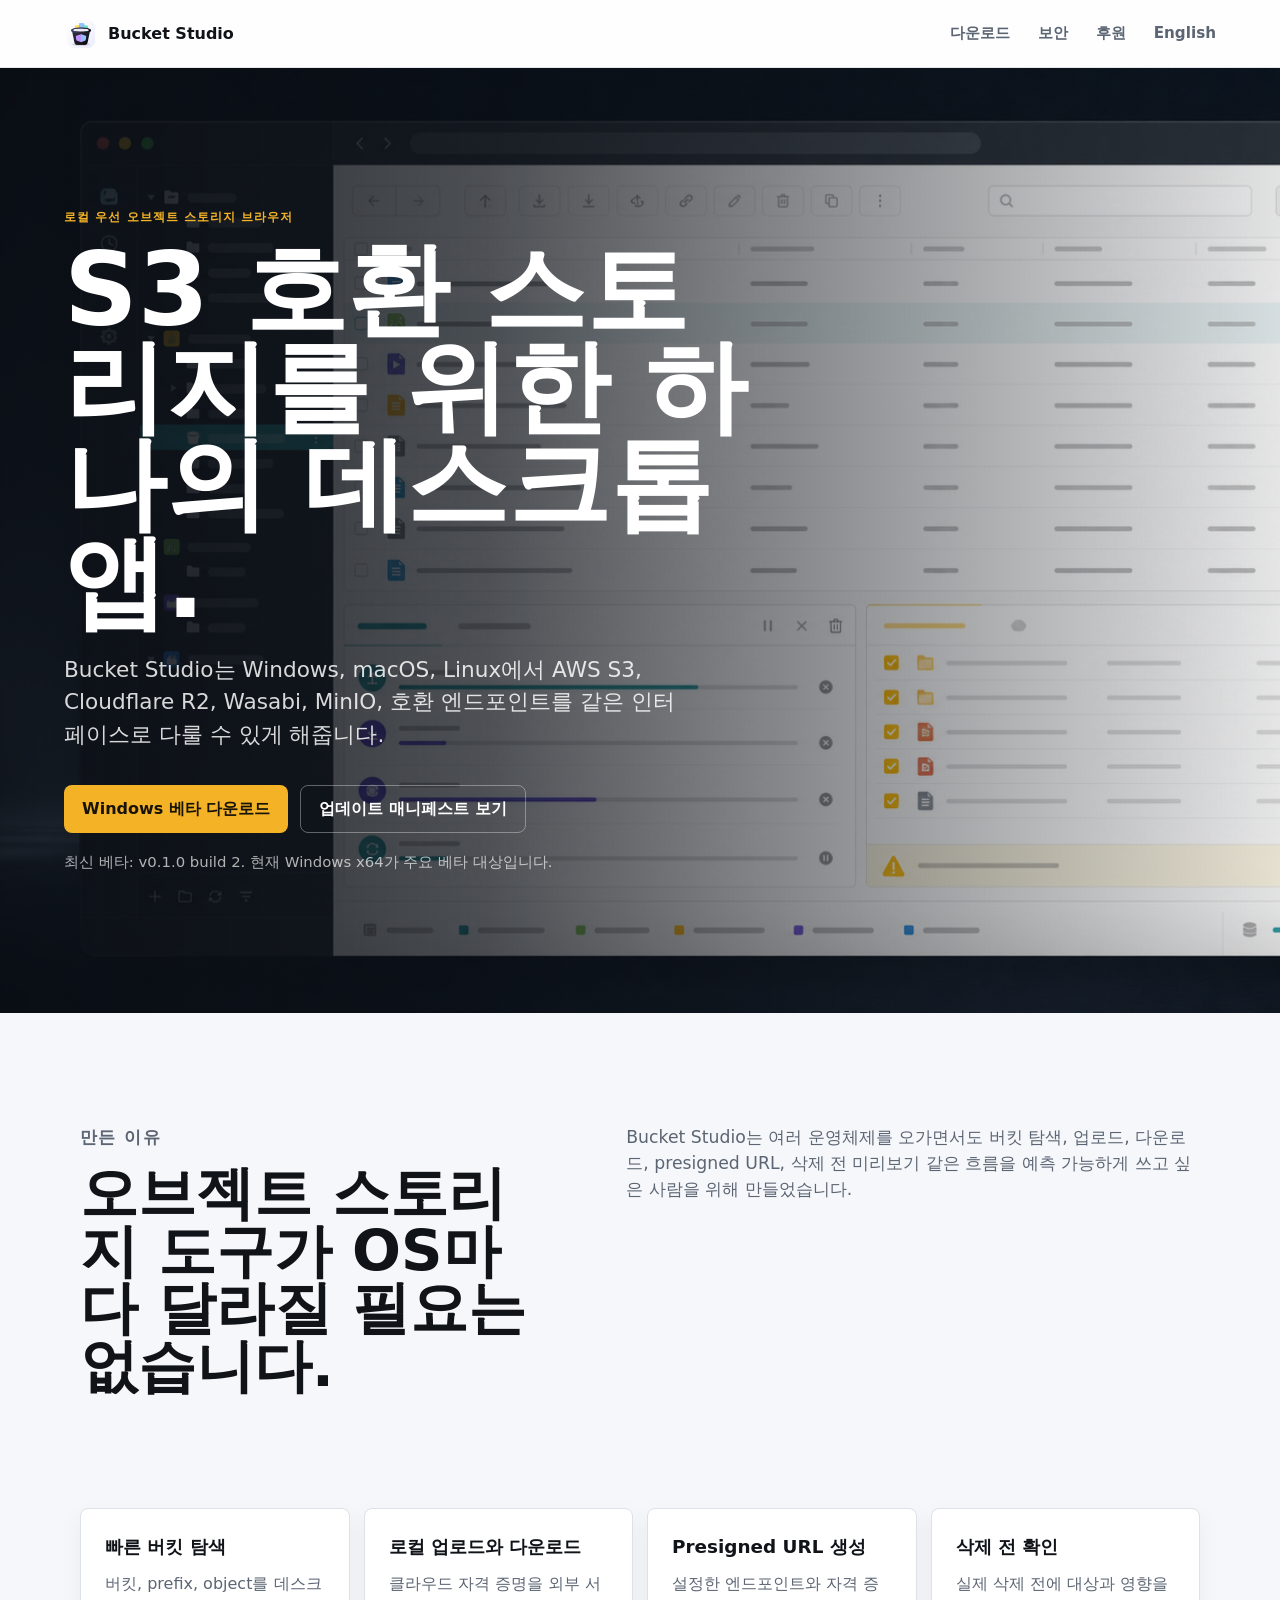
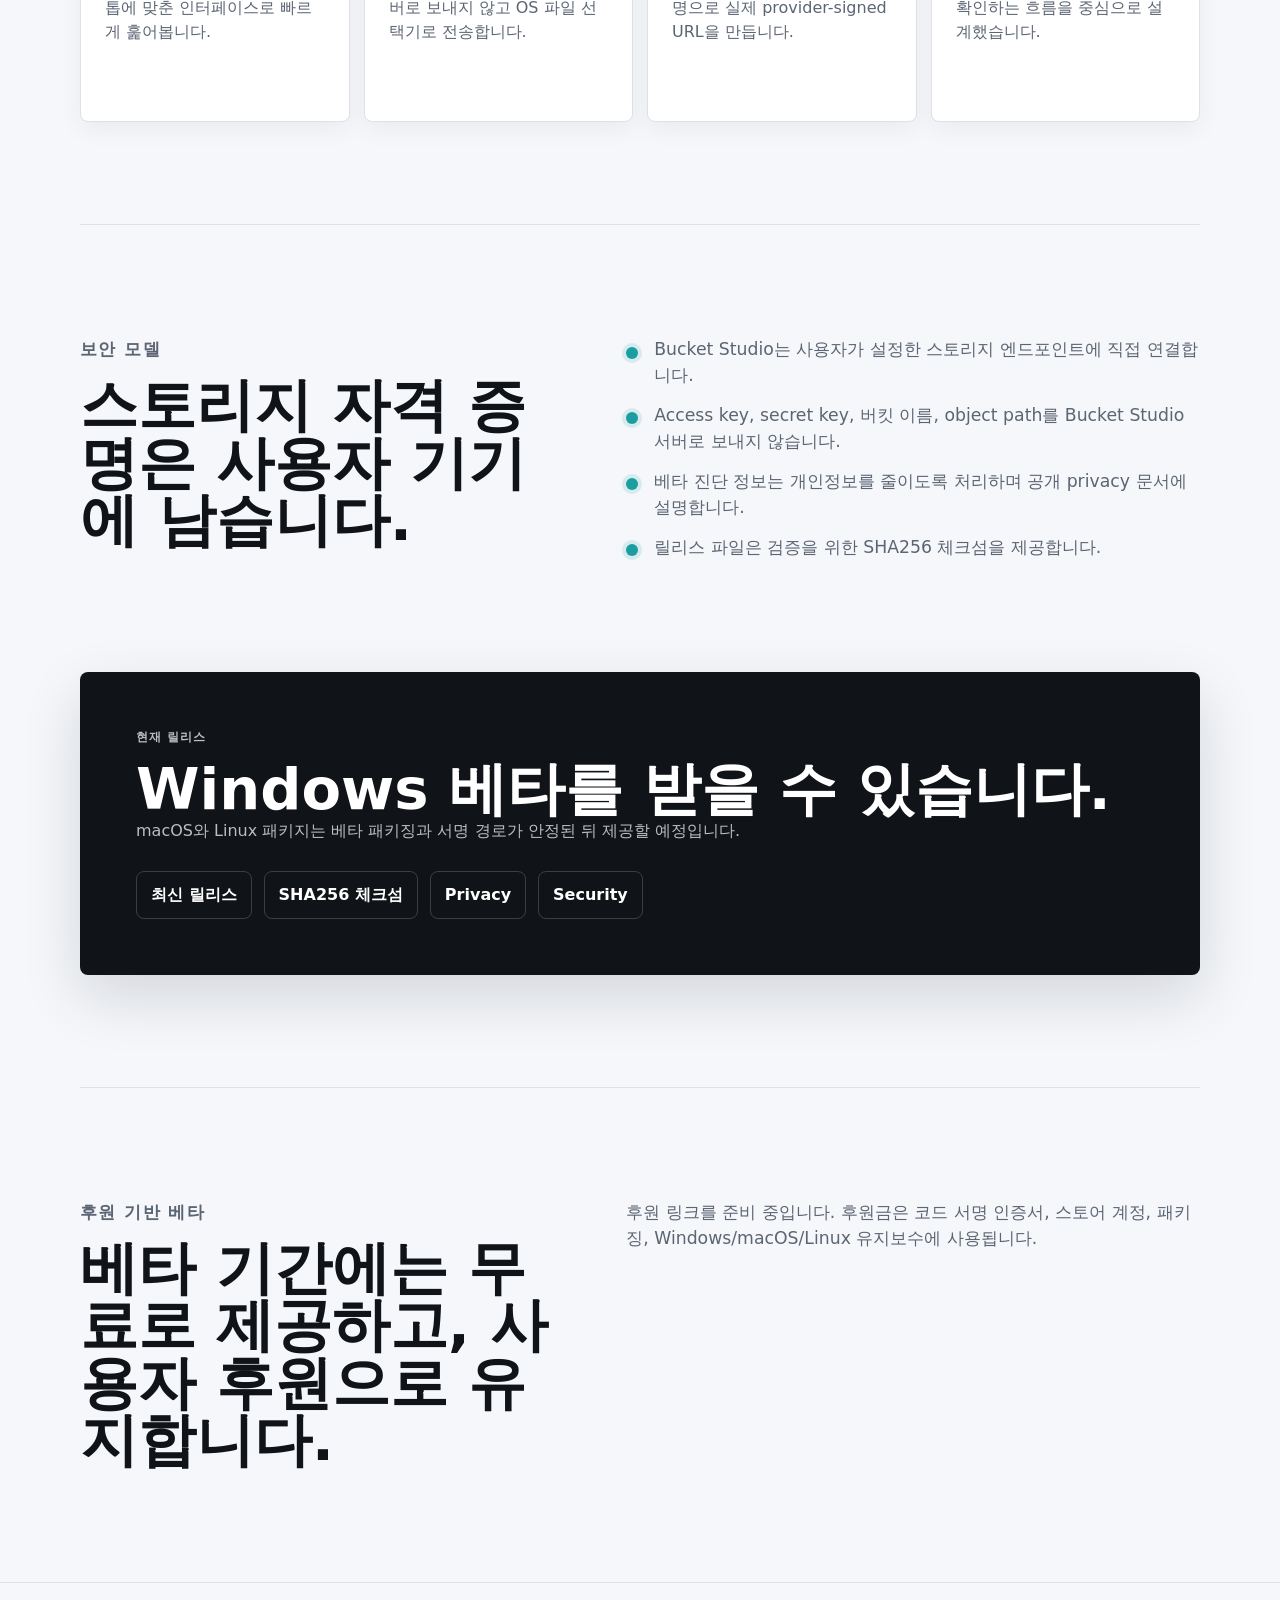
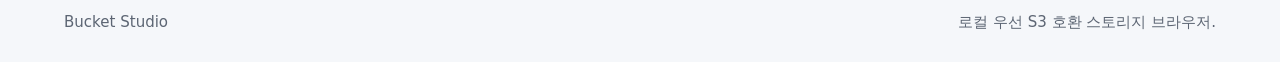
==== ko/index.html @ 3d53727e "Add Korean landing page" ====
<!doctype html>
<html lang="ko">
  <head>
    <meta charset="utf-8">
    <meta name="viewport" content="width=device-width, initial-scale=1">
    <title>Bucket Studio - 데스크톱 S3 호환 스토리지 브라우저</title>
    <meta
      name="description"
      content="Bucket Studio는 AWS S3, Cloudflare R2, Wasabi, MinIO 같은 S3 호환 오브젝트 스토리지를 로컬에서 탐색하고 전송하는 데스크톱 앱입니다."
    >
    <meta name="robots" content="index,follow">
    <meta name="theme-color" content="#101318">
    <link rel="canonical" href="https://uwanggood.github.io/bucket-studio-downloads/ko/">
    <link rel="alternate" hreflang="en" href="https://uwanggood.github.io/bucket-studio-downloads/">
    <link rel="alternate" hreflang="ko" href="https://uwanggood.github.io/bucket-studio-downloads/ko/">
    <link rel="alternate" hreflang="x-default" href="https://uwanggood.github.io/bucket-studio-downloads/">
    <link rel="icon" href="../assets/bucket-studio-icon.png">
    <link rel="apple-touch-icon" href="../assets/bucket-studio-icon.png">

    <meta property="og:type" content="website">
    <meta property="og:title" content="Bucket Studio - S3 호환 스토리지 브라우저">
    <meta
      property="og:description"
      content="버킷 탐색, 파일 업로드와 다운로드, presigned URL 생성, 안전한 삭제 확인을 로컬에서 처리하는 무료 베타 데스크톱 앱입니다."
    >
    <meta property="og:url" content="https://uwanggood.github.io/bucket-studio-downloads/ko/">
    <meta property="og:image" content="https://uwanggood.github.io/bucket-studio-downloads/assets/bucket-studio-hero.png">
    <meta name="twitter:card" content="summary_large_image">
    <meta name="twitter:title" content="Bucket Studio">
    <meta
      name="twitter:description"
      content="S3 호환 오브젝트 스토리지를 위한 로컬 우선 데스크톱 브라우저."
    >
    <meta name="twitter:image" content="https://uwanggood.github.io/bucket-studio-downloads/assets/bucket-studio-hero.png">

    <link rel="stylesheet" href="../styles.css">
    <script type="application/ld+json">
      {
        "@context": "https://schema.org",
        "@type": "SoftwareApplication",
        "name": "Bucket Studio",
        "applicationCategory": "DeveloperApplication",
        "operatingSystem": "Windows, macOS, Linux",
        "inLanguage": "ko",
        "description": "Bucket Studio는 S3 호환 오브젝트 스토리지를 로컬에서 탐색하고 전송하는 데스크톱 브라우저입니다.",
        "offers": {
          "@type": "Offer",
          "price": "0",
          "priceCurrency": "USD"
        },
        "downloadUrl": "https://github.com/Uwanggood/bucket-studio-downloads/releases/latest",
        "softwareVersion": "0.1.0",
        "url": "https://uwanggood.github.io/bucket-studio-downloads/ko/"
      }
    </script>
  </head>
  <body>
    <header class="site-header" aria-label="사이트 헤더">
      <a class="brand" href="./" aria-label="Bucket Studio 홈">
        <img src="../assets/bucket-studio-icon.png" alt="" width="34" height="34">
        <span>Bucket Studio</span>
      </a>
      <nav aria-label="주요 탐색">
        <a href="#download">다운로드</a>
        <a href="#security">보안</a>
        <a href="#support">후원</a>
        <a href="../" hreflang="en">English</a>
      </nav>
    </header>

    <main>
      <section class="hero" aria-labelledby="hero-title">
        <div class="hero-copy">
          <p class="eyebrow">로컬 우선 오브젝트 스토리지 브라우저</p>
          <h1 id="hero-title">S3 호환 스토리지를 위한 하나의 데스크톱 앱.</h1>
          <p class="hero-text">
            Bucket Studio는 Windows, macOS, Linux에서 AWS S3, Cloudflare R2, Wasabi,
            MinIO, 호환 엔드포인트를 같은 인터페이스로 다룰 수 있게 해줍니다.
          </p>
          <div class="hero-actions" id="download">
            <a class="button primary" href="https://github.com/Uwanggood/bucket-studio-downloads/releases/latest">
              Windows 베타 다운로드
            </a>
            <a class="button secondary" href="../latest.json">업데이트 매니페스트 보기</a>
          </div>
          <p class="release-note">최신 베타: v0.1.0 build 2. 현재 Windows x64가 주요 베타 대상입니다.</p>
        </div>
      </section>

      <section class="section intro" aria-label="제품 요약">
        <div>
          <p class="section-kicker">만든 이유</p>
          <h2>오브젝트 스토리지 도구가 OS마다 달라질 필요는 없습니다.</h2>
        </div>
        <p>
          Bucket Studio는 여러 운영체제를 오가면서도 버킷 탐색, 업로드, 다운로드,
          presigned URL, 삭제 전 미리보기 같은 흐름을 예측 가능하게 쓰고 싶은 사람을 위해 만들었습니다.
        </p>
      </section>

      <section class="feature-grid" aria-label="기능">
        <article>
          <h3>빠른 버킷 탐색</h3>
          <p>버킷, prefix, object를 데스크톱에 맞춘 인터페이스로 빠르게 훑어봅니다.</p>
        </article>
        <article>
          <h3>로컬 업로드와 다운로드</h3>
          <p>클라우드 자격 증명을 외부 서버로 보내지 않고 OS 파일 선택기로 전송합니다.</p>
        </article>
        <article>
          <h3>Presigned URL 생성</h3>
          <p>설정한 엔드포인트와 자격 증명으로 실제 provider-signed URL을 만듭니다.</p>
        </article>
        <article>
          <h3>삭제 전 확인</h3>
          <p>실제 삭제 전에 대상과 영향을 확인하는 흐름을 중심으로 설계했습니다.</p>
        </article>
      </section>

      <section class="section trust" id="security" aria-label="보안 모델">
        <div>
          <p class="section-kicker">보안 모델</p>
          <h2>스토리지 자격 증명은 사용자 기기에 남습니다.</h2>
        </div>
        <ul class="check-list">
          <li>Bucket Studio는 사용자가 설정한 스토리지 엔드포인트에 직접 연결합니다.</li>
          <li>Access key, secret key, 버킷 이름, object path를 Bucket Studio 서버로 보내지 않습니다.</li>
          <li>베타 진단 정보는 개인정보를 줄이도록 처리하며 공개 privacy 문서에 설명합니다.</li>
          <li>릴리스 파일은 검증을 위한 SHA256 체크섬을 제공합니다.</li>
        </ul>
      </section>

      <section class="downloads" aria-label="다운로드">
        <div class="download-panel">
          <p class="section-kicker">현재 릴리스</p>
          <h2>Windows 베타를 받을 수 있습니다.</h2>
          <p>
            macOS와 Linux 패키지는 베타 패키징과 서명 경로가 안정된 뒤 제공할 예정입니다.
          </p>
          <div class="download-links">
            <a href="https://github.com/Uwanggood/bucket-studio-downloads/releases/latest">최신 릴리스</a>
            <a href="https://github.com/Uwanggood/bucket-studio-downloads/releases/download/v0.1.0/SHA256SUMS.txt">SHA256 체크섬</a>
            <a href="../PRIVACY.md">Privacy</a>
            <a href="../SECURITY.md">Security</a>
          </div>
        </div>
      </section>

      <section class="section support" id="support" aria-label="Bucket Studio 후원">
        <div>
          <p class="section-kicker">후원 기반 베타</p>
          <h2>베타 기간에는 무료로 제공하고, 사용자 후원으로 유지합니다.</h2>
        </div>
        <p>
          후원 링크를 준비 중입니다. 후원금은 코드 서명 인증서, 스토어 계정,
          패키징, Windows/macOS/Linux 유지보수에 사용됩니다.
        </p>
      </section>
    </main>

    <footer class="site-footer">
      <span>Bucket Studio</span>
      <span>로컬 우선 S3 호환 스토리지 브라우저.</span>
    </footer>
  </body>
</html>
---- styles.css ----
:root {
  color-scheme: light;
  --ink: #101318;
  --muted: #5c6573;
  --line: #dce2e8;
  --panel: #ffffff;
  --paper: #f5f7fa;
  --teal: #1c9da2;
  --teal-ink: #0c6367;
  --yellow: #f4b326;
  --violet: #766be6;
  --shadow: 0 22px 60px rgba(14, 24, 35, 0.14);
}

* {
  box-sizing: border-box;
}

html {
  scroll-behavior: smooth;
}

body {
  margin: 0;
  background: var(--paper);
  color: var(--ink);
  font-family:
    Inter, ui-sans-serif, system-ui, -apple-system, BlinkMacSystemFont, "Segoe UI",
    sans-serif;
  line-height: 1.5;
}

a {
  color: inherit;
  text-decoration: none;
}

.site-header {
  position: sticky;
  top: 0;
  z-index: 10;
  display: flex;
  align-items: center;
  justify-content: space-between;
  gap: 24px;
  min-height: 68px;
  padding: 14px clamp(20px, 5vw, 72px);
  border-bottom: 1px solid rgba(220, 226, 232, 0.75);
  background: rgba(255, 255, 255, 0.86);
  backdrop-filter: blur(18px);
}

.brand {
  display: inline-flex;
  align-items: center;
  gap: 10px;
  font-weight: 800;
}

.brand img {
  border-radius: 8px;
}

nav {
  display: flex;
  gap: clamp(12px, 3vw, 28px);
  color: var(--muted);
  font-size: 0.95rem;
  font-weight: 650;
}

nav a:hover {
  color: var(--ink);
}

.hero {
  min-height: min(760px, calc(100vh - 68px));
  display: flex;
  align-items: center;
  padding: clamp(72px, 11vw, 140px) clamp(20px, 5vw, 72px);
  background:
    linear-gradient(90deg, rgba(9, 13, 19, 0.9) 0%, rgba(9, 13, 19, 0.72) 38%, rgba(9, 13, 19, 0.1) 100%),
    url("assets/bucket-studio-hero.png") center / cover no-repeat;
}

.hero-copy {
  max-width: 720px;
  color: #ffffff;
}

.eyebrow,
.section-kicker {
  margin: 0 0 14px;
  color: var(--yellow);
  font-size: 0.78rem;
  font-weight: 850;
  letter-spacing: 0.08em;
  text-transform: uppercase;
}

h1,
h2,
h3,
p {
  margin-top: 0;
}

h1 {
  max-width: 760px;
  margin-bottom: 24px;
  font-size: clamp(3rem, 8vw, 6.8rem);
  line-height: 0.95;
  letter-spacing: 0;
}

.hero-text {
  max-width: 620px;
  margin-bottom: 34px;
  color: rgba(255, 255, 255, 0.84);
  font-size: clamp(1.05rem, 2vw, 1.35rem);
}

.hero-actions,
.download-links {
  display: flex;
  flex-wrap: wrap;
  gap: 12px;
}

.button {
  display: inline-flex;
  align-items: center;
  justify-content: center;
  min-height: 48px;
  padding: 0 18px;
  border-radius: 8px;
  font-weight: 800;
}

.button.primary {
  background: var(--yellow);
  color: #171308;
}

.button.secondary {
  border: 1px solid rgba(255, 255, 255, 0.34);
  color: #ffffff;
}

.release-note {
  margin: 18px 0 0;
  color: rgba(255, 255, 255, 0.68);
  font-size: 0.93rem;
}

.section,
.feature-grid,
.downloads {
  width: min(1120px, calc(100% - 40px));
  margin: 0 auto;
}

.section {
  display: grid;
  grid-template-columns: minmax(0, 0.9fr) minmax(0, 1.1fr);
  gap: clamp(28px, 6vw, 80px);
  padding: clamp(76px, 9vw, 112px) 0;
}

.section h2,
.downloads h2 {
  margin-bottom: 0;
  font-size: clamp(2rem, 4.5vw, 4rem);
  line-height: 1;
  letter-spacing: 0;
}

.section p,
.check-list {
  color: var(--muted);
  font-size: 1.08rem;
}

.feature-grid {
  display: grid;
  grid-template-columns: repeat(4, minmax(0, 1fr));
  gap: 14px;
  padding-bottom: clamp(64px, 8vw, 104px);
}

.feature-grid article {
  min-height: 214px;
  padding: 24px;
  border: 1px solid var(--line);
  border-radius: 8px;
  background: var(--panel);
  box-shadow: 0 8px 24px rgba(16, 19, 24, 0.05);
}

.feature-grid h3 {
  margin-bottom: 12px;
  font-size: 1.15rem;
}

.feature-grid p {
  margin-bottom: 0;
  color: var(--muted);
}

.trust {
  border-top: 1px solid var(--line);
}

.check-list {
  display: grid;
  gap: 14px;
  margin: 0;
  padding: 0;
  list-style: none;
}

.check-list li {
  padding-left: 28px;
  position: relative;
}

.check-list li::before {
  content: "";
  position: absolute;
  top: 0.55em;
  left: 0;
  width: 12px;
  height: 12px;
  border-radius: 50%;
  background: var(--teal);
  box-shadow: 0 0 0 4px rgba(28, 157, 162, 0.14);
}

.downloads {
  padding-bottom: clamp(76px, 9vw, 112px);
}

.download-panel {
  padding: clamp(28px, 5vw, 56px);
  border-radius: 8px;
  background: #101318;
  color: #ffffff;
  box-shadow: var(--shadow);
}

.download-panel p {
  max-width: 620px;
  color: rgba(255, 255, 255, 0.72);
}

.download-links {
  margin-top: 28px;
}

.download-links a {
  min-height: 44px;
  padding: 11px 14px;
  border: 1px solid rgba(255, 255, 255, 0.18);
  border-radius: 8px;
  color: #ffffff;
  font-weight: 750;
}

.support {
  border-top: 1px solid var(--line);
}

.site-footer {
  display: flex;
  justify-content: space-between;
  gap: 20px;
  padding: 28px clamp(20px, 5vw, 72px);
  border-top: 1px solid var(--line);
  color: var(--muted);
  font-size: 0.94rem;
}

@media (max-width: 860px) {
  .site-header {
    align-items: flex-start;
    flex-direction: column;
  }

  .hero {
    min-height: 720px;
    align-items: flex-end;
    background:
      linear-gradient(0deg, rgba(9, 13, 19, 0.96) 0%, rgba(9, 13, 19, 0.76) 52%, rgba(9, 13, 19, 0.18) 100%),
      url("assets/bucket-studio-hero.png") center / cover no-repeat;
  }

  .section {
    grid-template-columns: 1fr;
  }

  .feature-grid {
    grid-template-columns: repeat(2, minmax(0, 1fr));
  }
}

@media (max-width: 560px) {
  nav {
    width: 100%;
    justify-content: space-between;
  }

  h1 {
    font-size: 3.1rem;
  }

  .feature-grid {
    grid-template-columns: 1fr;
  }

  .button,
  .download-links a {
    width: 100%;
  }

  .site-footer {
    flex-direction: column;
  }
}
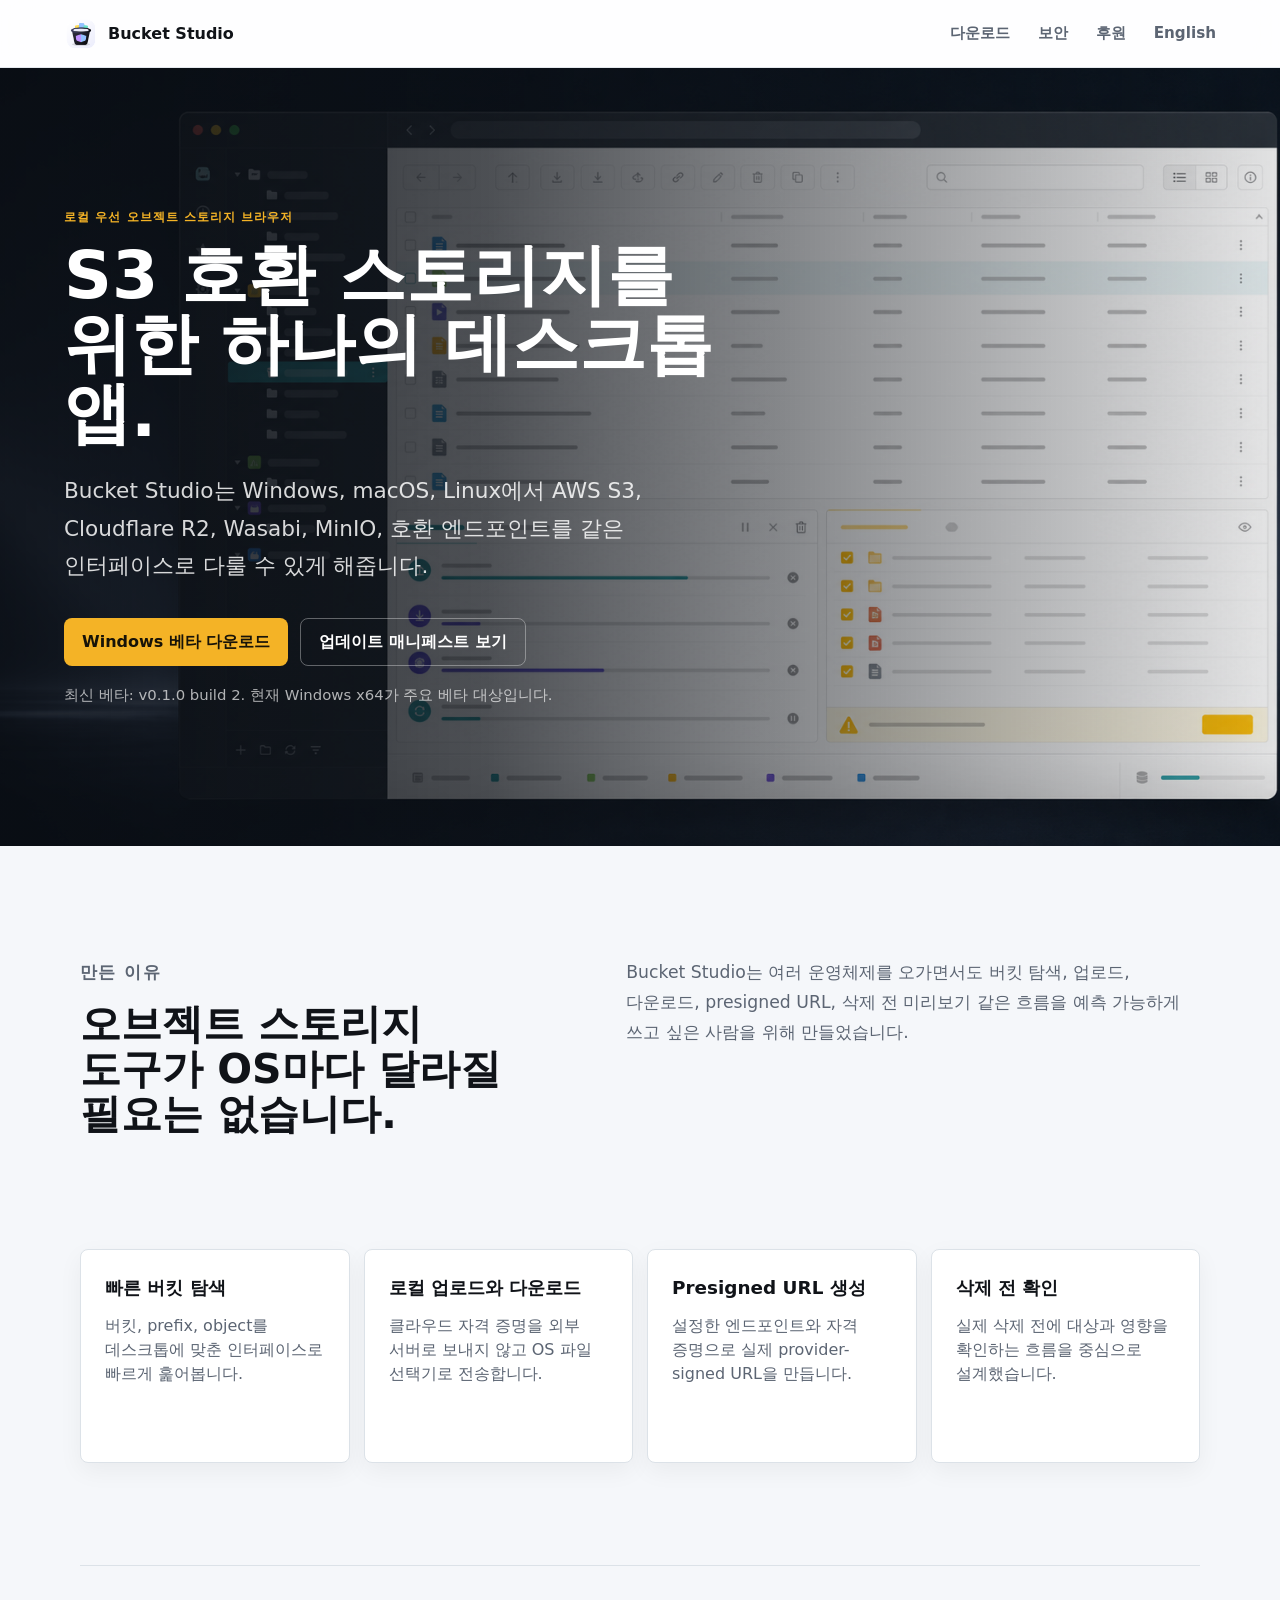
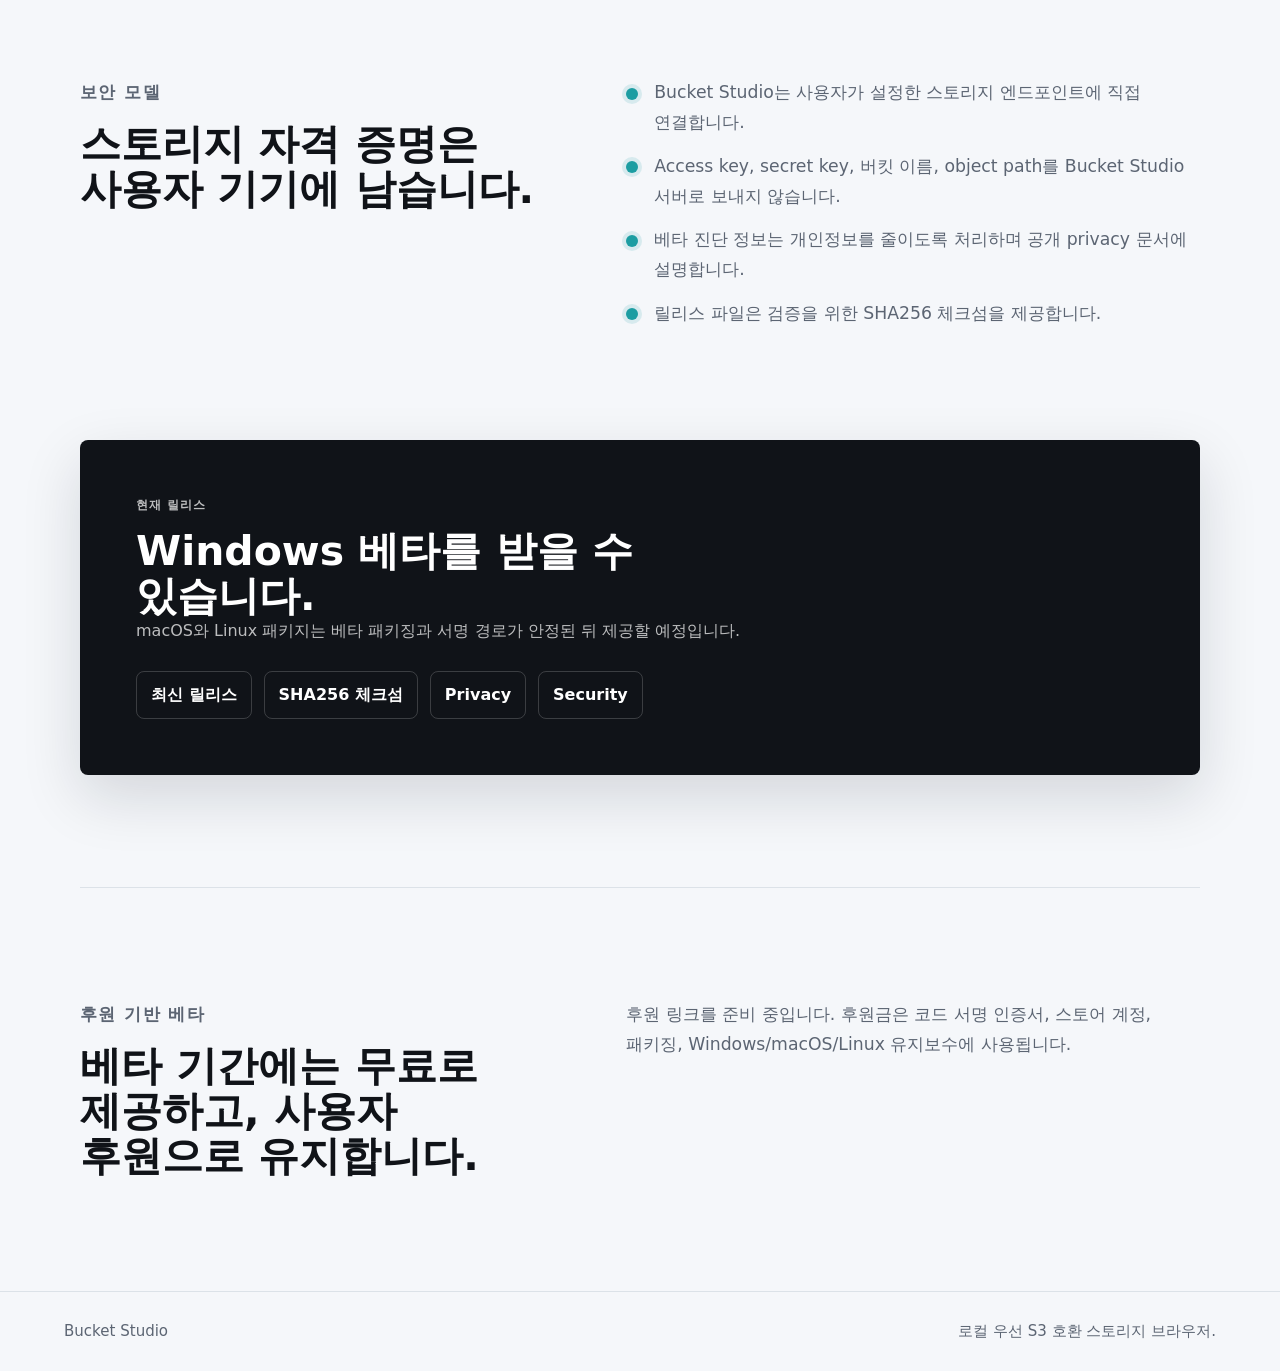
==== commit 2bcb0cde: "Bust landing page stylesheet cache" ====
--- a/ko/index.html
+++ b/ko/index.html
@@ -33,7 +33,7 @@
     >
     <meta name="twitter:image" content="https://uwanggood.github.io/bucket-studio-downloads/assets/bucket-studio-hero.png">
 
-    <link rel="stylesheet" href="../styles.css">
+    <link rel="stylesheet" href="../styles.css?v=20260627b">
     <script type="application/ld+json">
       {
         "@context": "https://schema.org",
--- a/styles.css
+++ b/styles.css
@@ -280,6 +280,39 @@
   font-size: 0.94rem;
 }
 
+html[lang="ko"] body,
+html[lang="ko"] h1,
+html[lang="ko"] h2,
+html[lang="ko"] h3,
+html[lang="ko"] p,
+html[lang="ko"] li,
+html[lang="ko"] a,
+html[lang="ko"] .button,
+html[lang="ko"] .release-note,
+html[lang="ko"] .check-list {
+  word-break: keep-all;
+  overflow-wrap: normal;
+}
+
+html[lang="ko"] h1 {
+  max-width: 720px;
+  font-size: clamp(3.2rem, 5.2vw, 4.8rem);
+  line-height: 1.04;
+}
+
+html[lang="ko"] .section h2,
+html[lang="ko"] .downloads h2 {
+  max-width: 640px;
+  font-size: clamp(2.05rem, 3.2vw, 3.4rem);
+  line-height: 1.1;
+}
+
+html[lang="ko"] .hero-text,
+html[lang="ko"] .section p,
+html[lang="ko"] .check-list {
+  line-height: 1.72;
+}
+
 @media (max-width: 860px) {
   .site-header {
     align-items: flex-start;
@@ -301,6 +334,16 @@
   .feature-grid {
     grid-template-columns: repeat(2, minmax(0, 1fr));
   }
+
+  html[lang="ko"] h1 {
+    font-size: clamp(3rem, 9vw, 4.2rem);
+  }
+
+  html[lang="ko"] .section h2,
+  html[lang="ko"] .downloads h2 {
+    max-width: 100%;
+    font-size: clamp(2rem, 7vw, 3rem);
+  }
 }
 
 @media (max-width: 560px) {
@@ -313,6 +356,15 @@
     font-size: 3.1rem;
   }
 
+  html[lang="ko"] h1 {
+    font-size: clamp(2.55rem, 12vw, 3.1rem);
+  }
+
+  html[lang="ko"] .section h2,
+  html[lang="ko"] .downloads h2 {
+    font-size: clamp(1.9rem, 8.5vw, 2.45rem);
+  }
+
   .feature-grid {
     grid-template-columns: 1fr;
   }
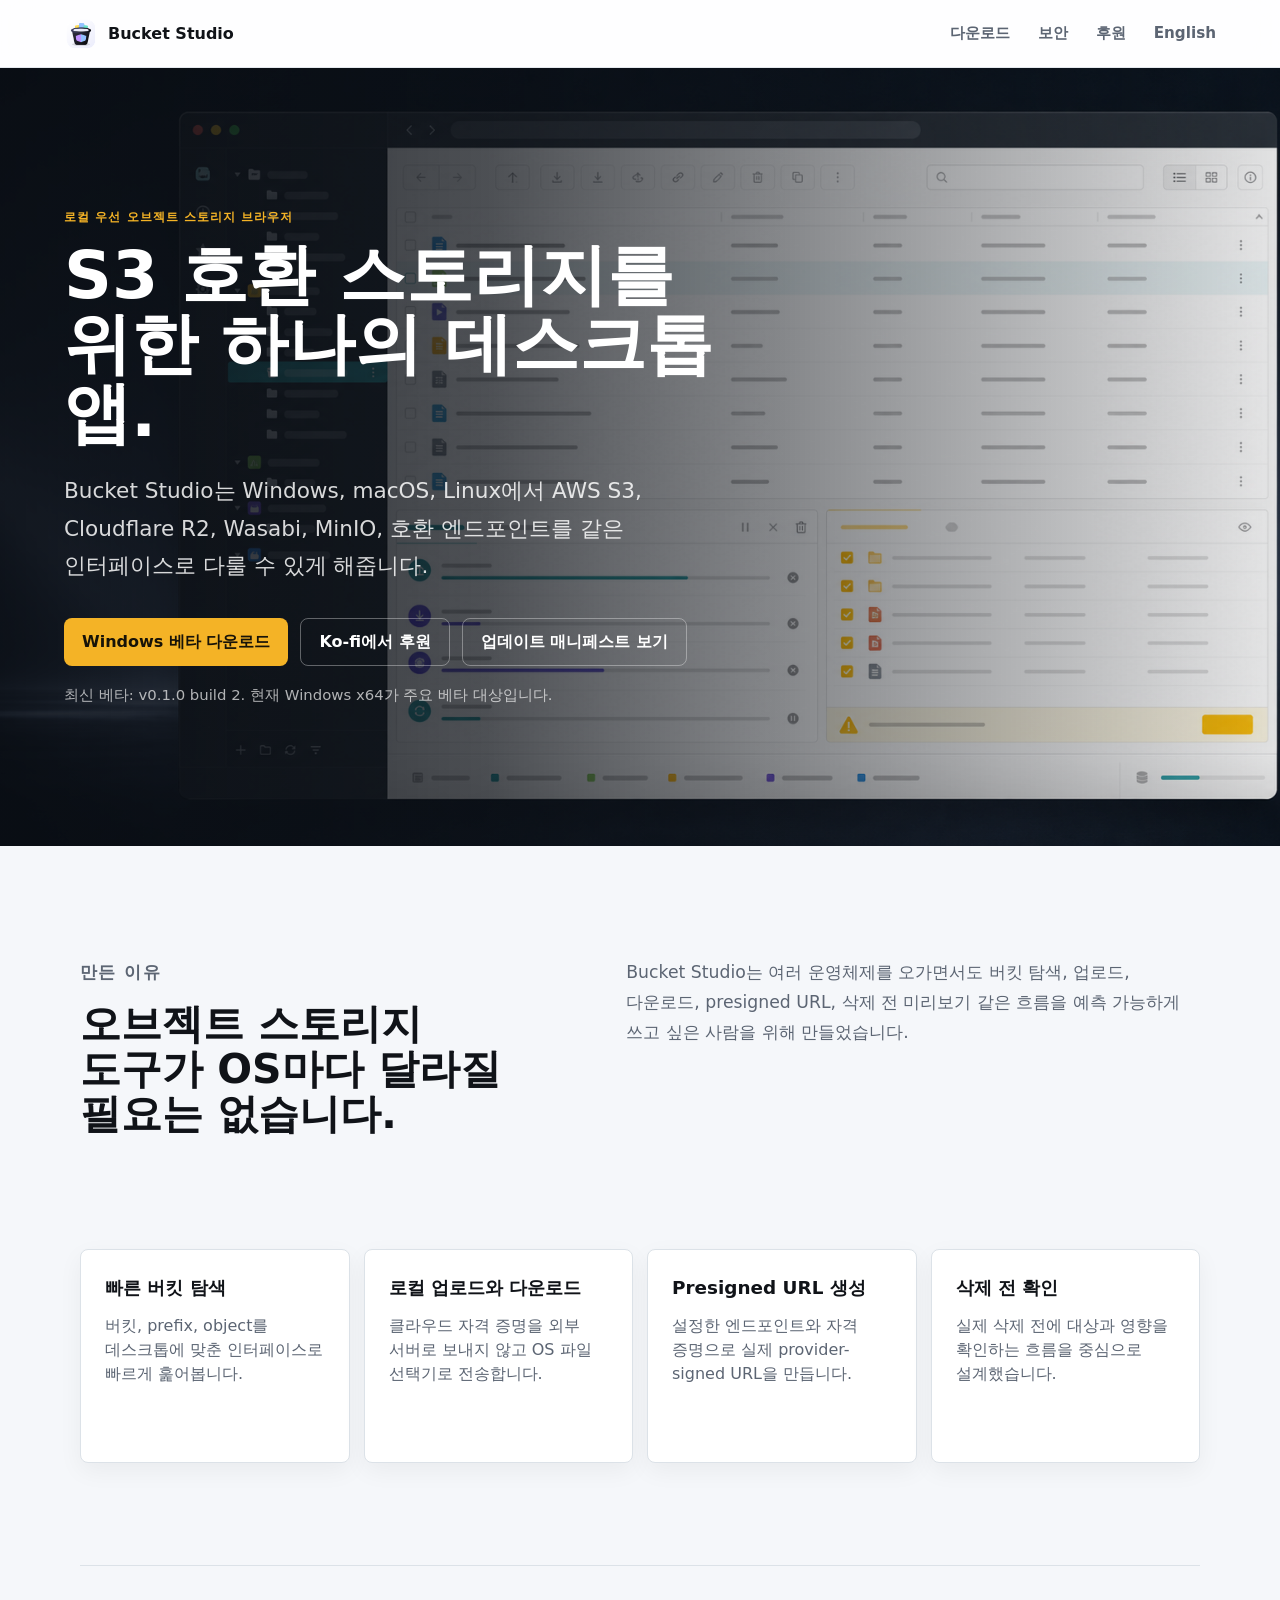
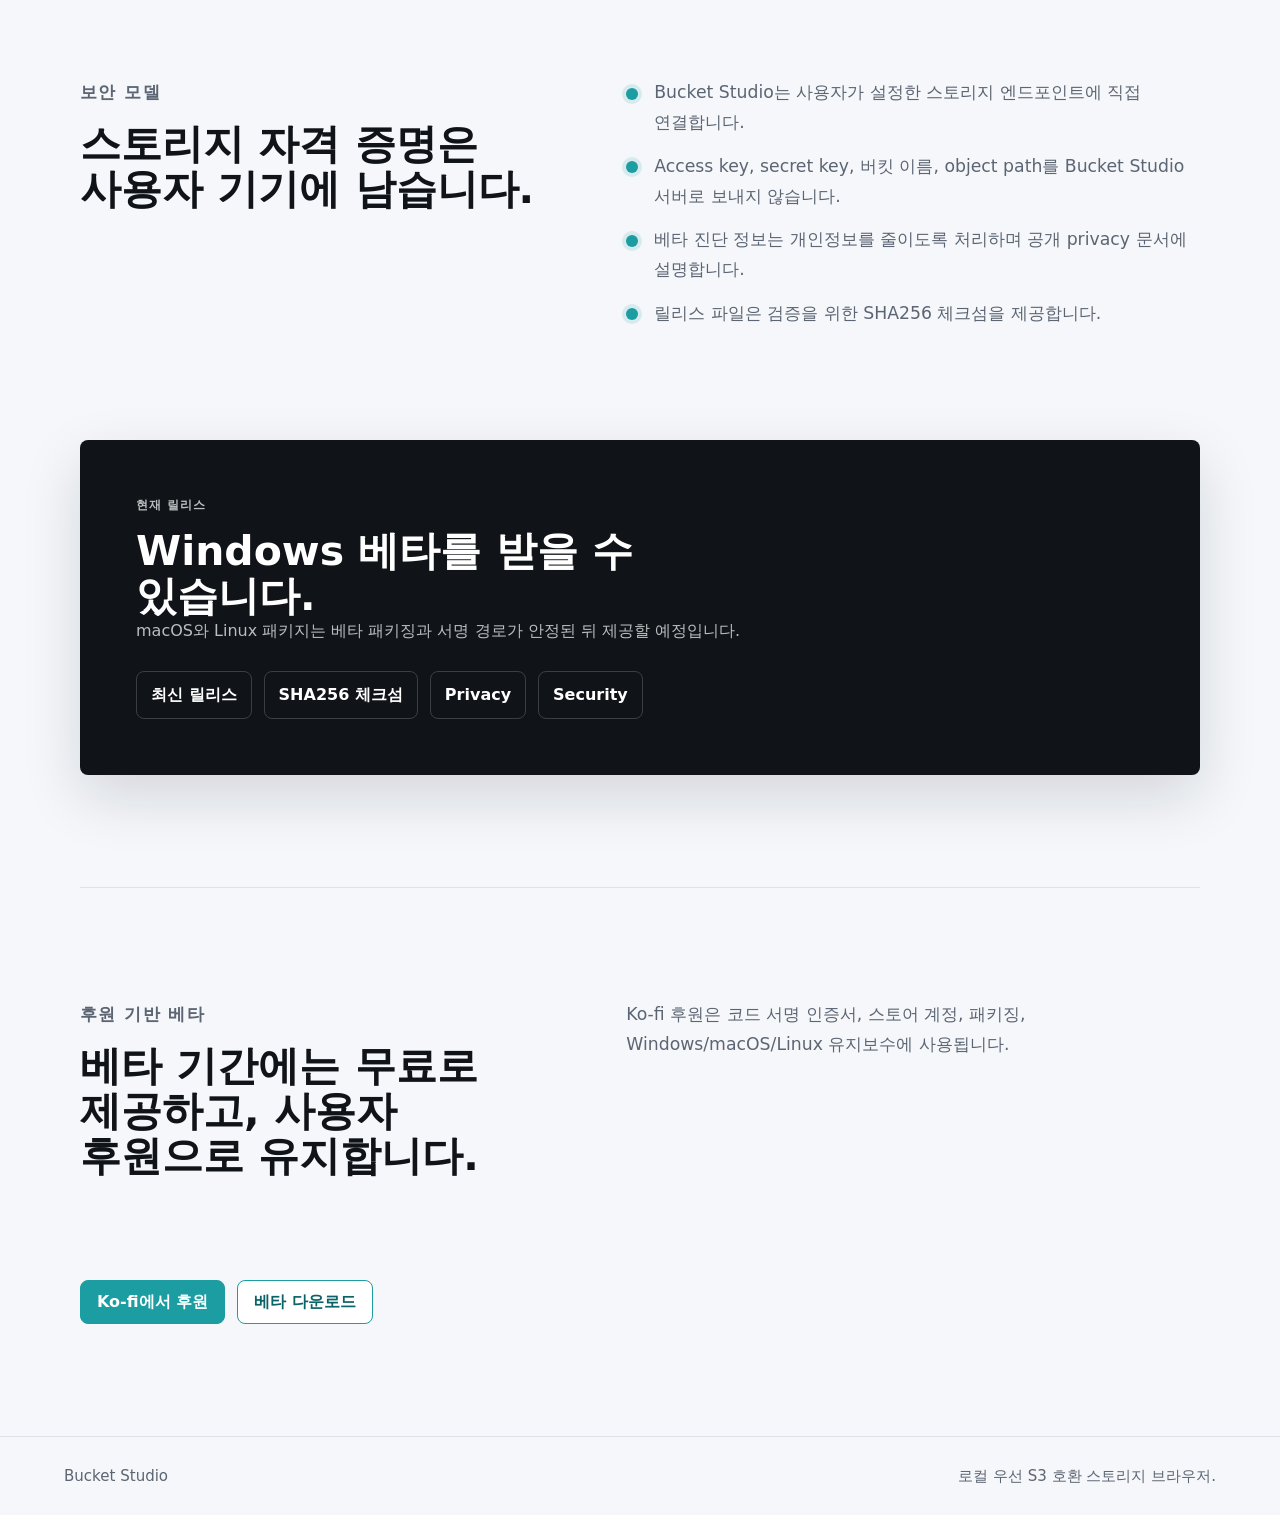
==== commit 2a6efa6d: "Add Ko-fi support links" ====
--- a/ko/index.html
+++ b/ko/index.html
@@ -43,6 +43,9 @@
         "operatingSystem": "Windows, macOS, Linux",
         "inLanguage": "ko",
         "description": "Bucket Studio는 S3 호환 오브젝트 스토리지를 로컬에서 탐색하고 전송하는 데스크톱 브라우저입니다.",
+        "sameAs": [
+          "https://ko-fi.com/uwanggood"
+        ],
         "offers": {
           "@type": "Offer",
           "price": "0",
@@ -81,6 +84,7 @@
             <a class="button primary" href="https://github.com/Uwanggood/bucket-studio-downloads/releases/latest">
               Windows 베타 다운로드
             </a>
+            <a class="button secondary" href="https://ko-fi.com/uwanggood">Ko-fi에서 후원</a>
             <a class="button secondary" href="../latest.json">업데이트 매니페스트 보기</a>
           </div>
           <p class="release-note">최신 베타: v0.1.0 build 2. 현재 Windows x64가 주요 베타 대상입니다.</p>
@@ -152,9 +156,13 @@
           <h2>베타 기간에는 무료로 제공하고, 사용자 후원으로 유지합니다.</h2>
         </div>
         <p>
-          후원 링크를 준비 중입니다. 후원금은 코드 서명 인증서, 스토어 계정,
+          Ko-fi 후원은 코드 서명 인증서, 스토어 계정,
           패키징, Windows/macOS/Linux 유지보수에 사용됩니다.
         </p>
+        <div class="support-links">
+          <a href="https://ko-fi.com/uwanggood">Ko-fi에서 후원</a>
+          <a class="secondary" href="https://github.com/Uwanggood/bucket-studio-downloads/releases/latest">베타 다운로드</a>
+        </div>
       </section>
     </main>
 
--- a/styles.css
+++ b/styles.css
@@ -270,6 +270,31 @@
   border-top: 1px solid var(--line);
 }
 
+.support-links {
+  display: flex;
+  flex-wrap: wrap;
+  gap: 12px;
+  margin-top: 24px;
+}
+
+.support-links a {
+  display: inline-flex;
+  align-items: center;
+  justify-content: center;
+  min-height: 44px;
+  padding: 0 16px;
+  border: 1px solid var(--teal);
+  border-radius: 8px;
+  background: var(--teal);
+  color: #ffffff;
+  font-weight: 800;
+}
+
+.support-links a.secondary {
+  background: #ffffff;
+  color: var(--teal-ink);
+}
+
 .site-footer {
   display: flex;
   justify-content: space-between;
@@ -370,7 +395,8 @@
   }
 
   .button,
-  .download-links a {
+  .download-links a,
+  .support-links a {
     width: 100%;
   }
 
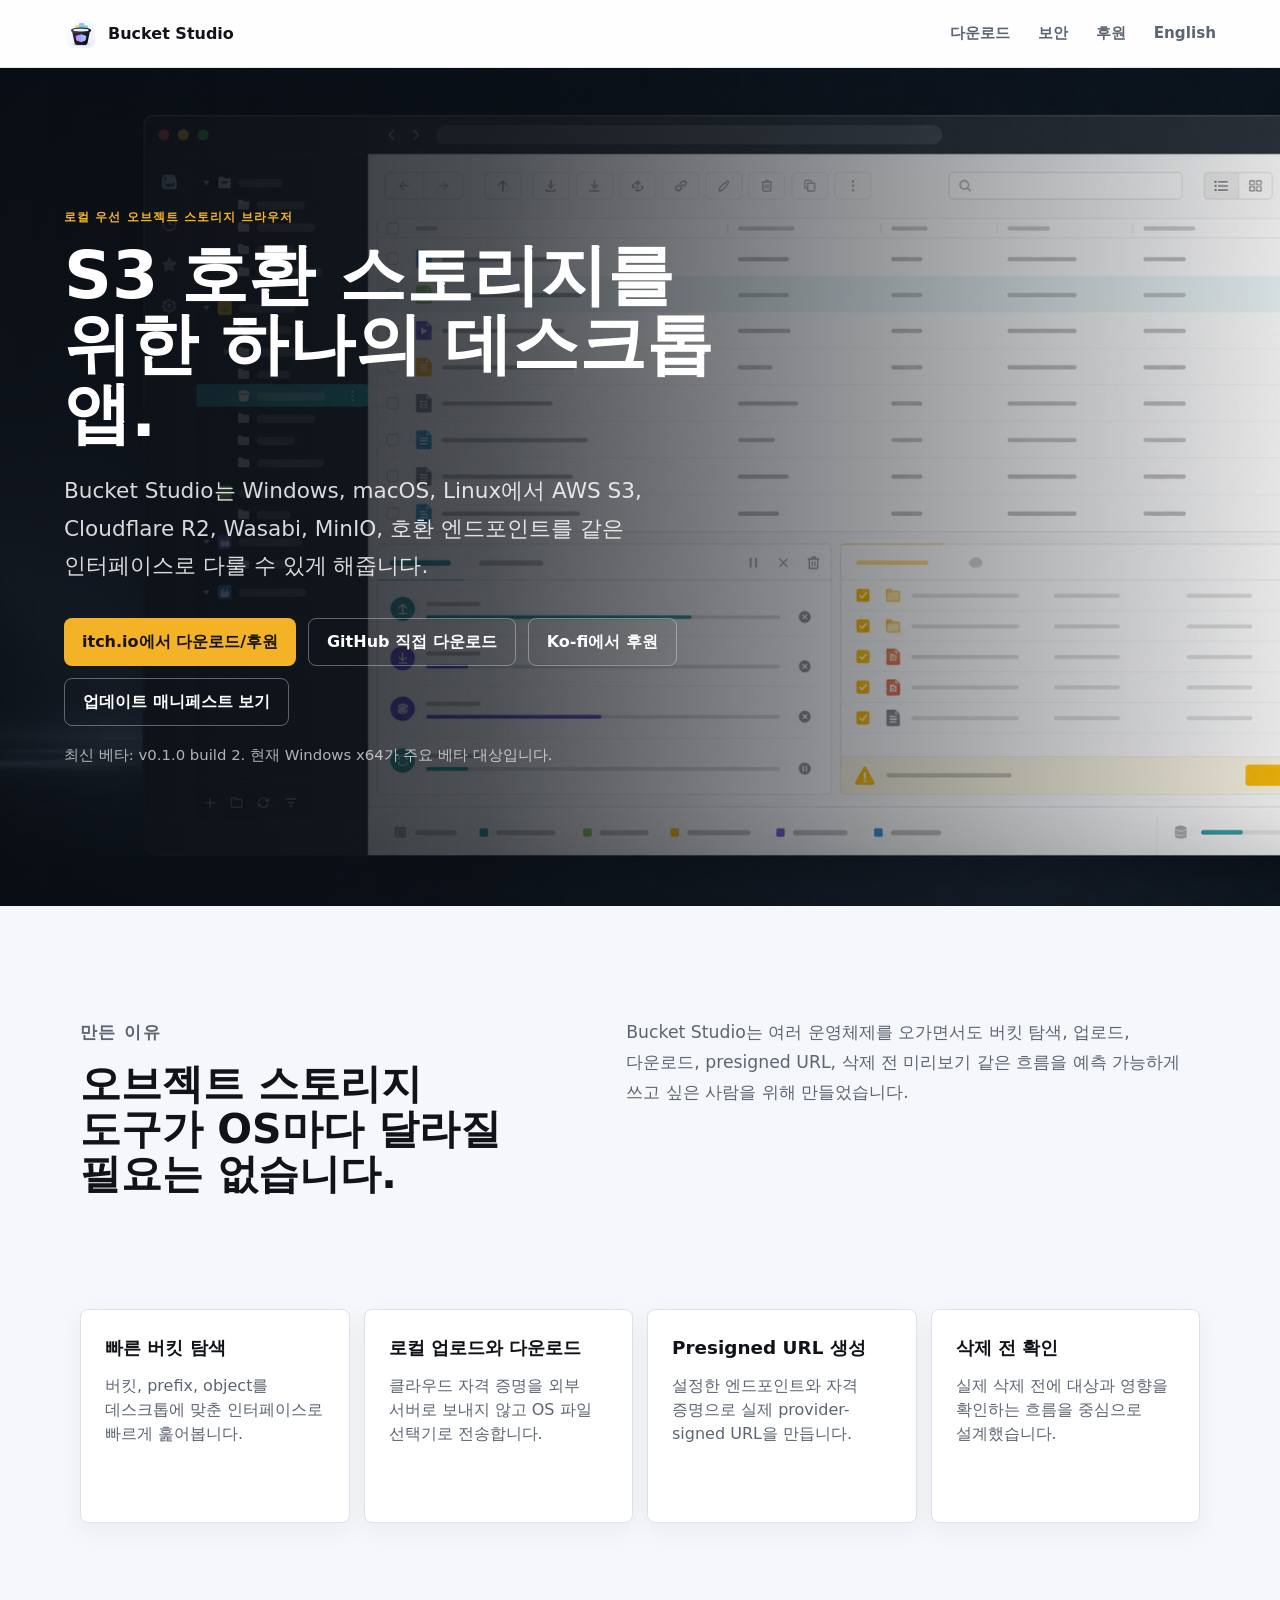
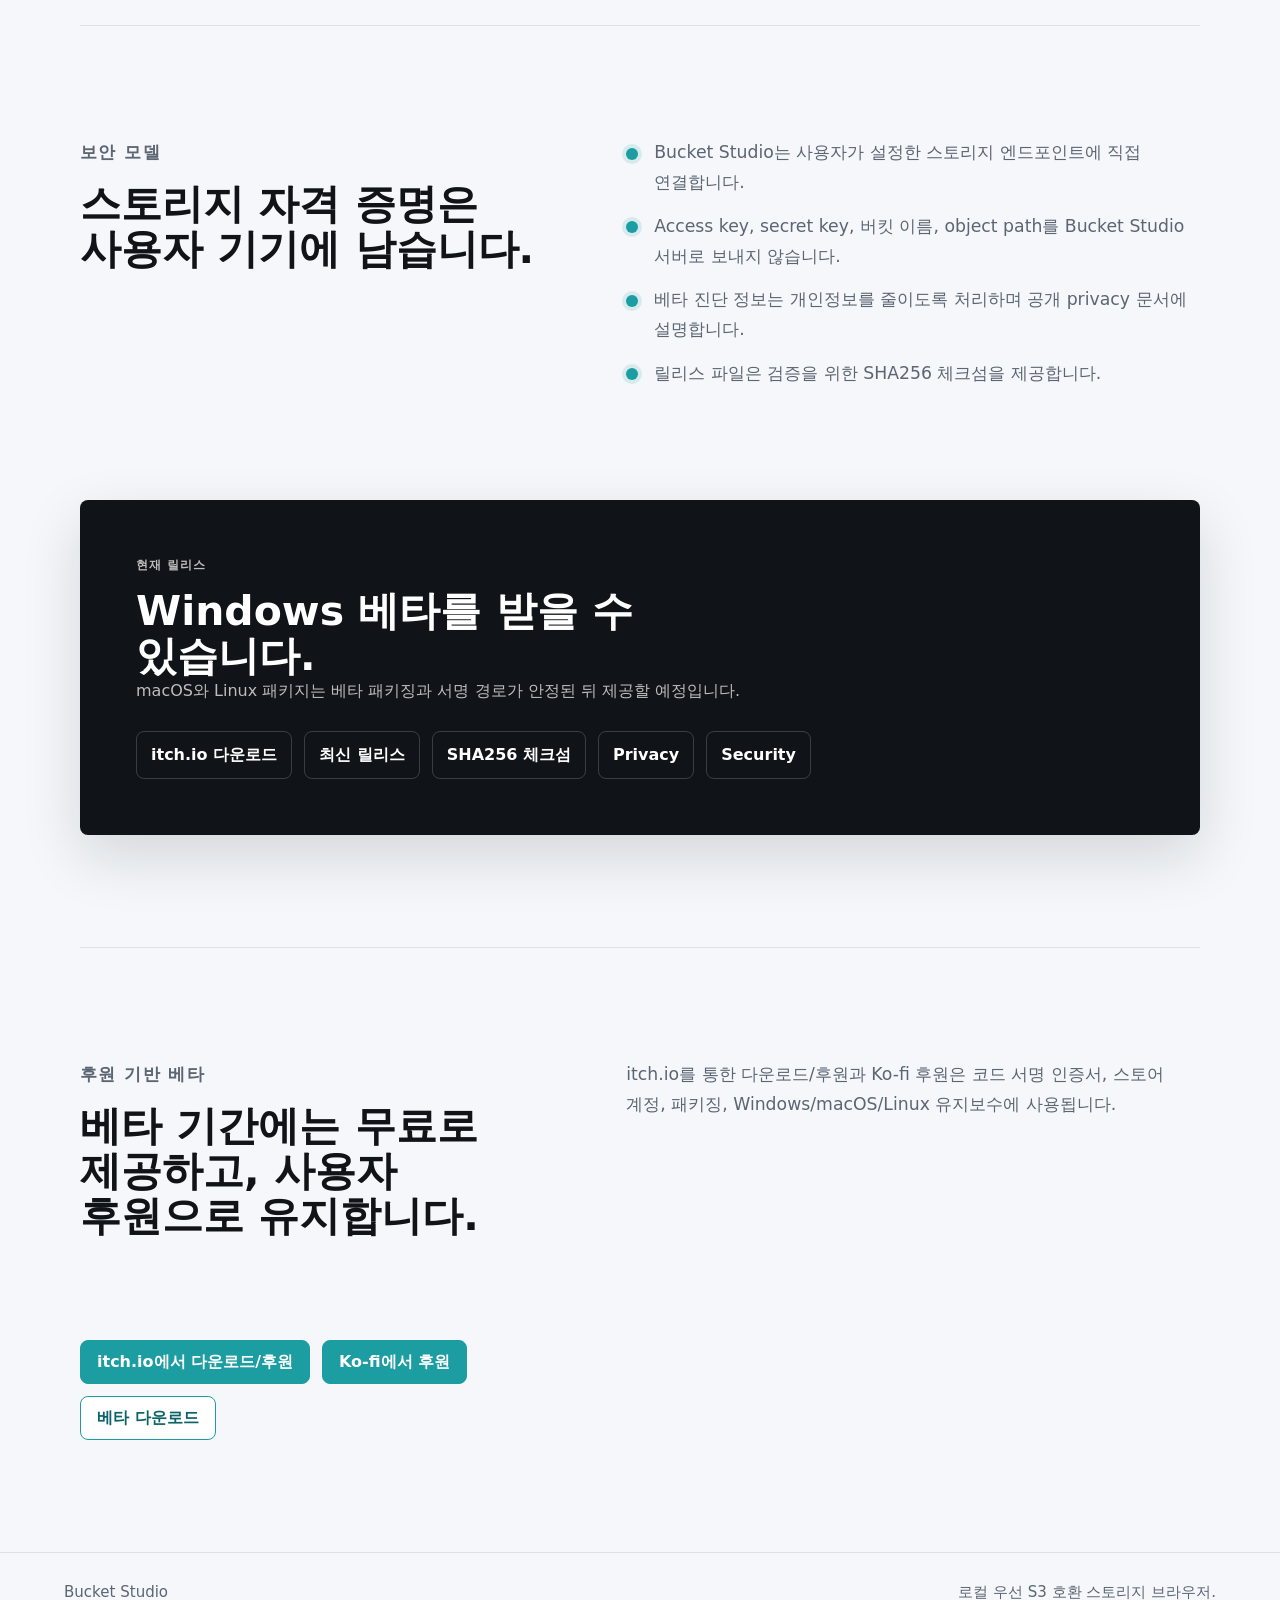
==== commit ac9d360a: "Add Bucket Studio itch support links" ====
--- a/ko/index.html
+++ b/ko/index.html
@@ -44,7 +44,8 @@
         "inLanguage": "ko",
         "description": "Bucket Studio는 S3 호환 오브젝트 스토리지를 로컬에서 탐색하고 전송하는 데스크톱 브라우저입니다.",
         "sameAs": [
-          "https://ko-fi.com/uwanggood"
+          "https://ko-fi.com/uwanggood",
+          "https://uwanggood.itch.io/bucket-studio"
         ],
         "offers": {
           "@type": "Offer",
@@ -81,9 +82,10 @@
             MinIO, 호환 엔드포인트를 같은 인터페이스로 다룰 수 있게 해줍니다.
           </p>
           <div class="hero-actions" id="download">
-            <a class="button primary" href="https://github.com/Uwanggood/bucket-studio-downloads/releases/latest">
-              Windows 베타 다운로드
+            <a class="button primary" href="https://uwanggood.itch.io/bucket-studio">
+              itch.io에서 다운로드/후원
             </a>
+            <a class="button secondary" href="https://github.com/Uwanggood/bucket-studio-downloads/releases/latest">GitHub 직접 다운로드</a>
             <a class="button secondary" href="https://ko-fi.com/uwanggood">Ko-fi에서 후원</a>
             <a class="button secondary" href="../latest.json">업데이트 매니페스트 보기</a>
           </div>
@@ -142,6 +144,7 @@
             macOS와 Linux 패키지는 베타 패키징과 서명 경로가 안정된 뒤 제공할 예정입니다.
           </p>
           <div class="download-links">
+            <a href="https://uwanggood.itch.io/bucket-studio">itch.io 다운로드</a>
             <a href="https://github.com/Uwanggood/bucket-studio-downloads/releases/latest">최신 릴리스</a>
             <a href="https://github.com/Uwanggood/bucket-studio-downloads/releases/download/v0.1.0/SHA256SUMS.txt">SHA256 체크섬</a>
             <a href="../PRIVACY.md">Privacy</a>
@@ -156,10 +159,11 @@
           <h2>베타 기간에는 무료로 제공하고, 사용자 후원으로 유지합니다.</h2>
         </div>
         <p>
-          Ko-fi 후원은 코드 서명 인증서, 스토어 계정,
+          itch.io를 통한 다운로드/후원과 Ko-fi 후원은 코드 서명 인증서, 스토어 계정,
           패키징, Windows/macOS/Linux 유지보수에 사용됩니다.
         </p>
         <div class="support-links">
+          <a href="https://uwanggood.itch.io/bucket-studio">itch.io에서 다운로드/후원</a>
           <a href="https://ko-fi.com/uwanggood">Ko-fi에서 후원</a>
           <a class="secondary" href="https://github.com/Uwanggood/bucket-studio-downloads/releases/latest">베타 다운로드</a>
         </div>
